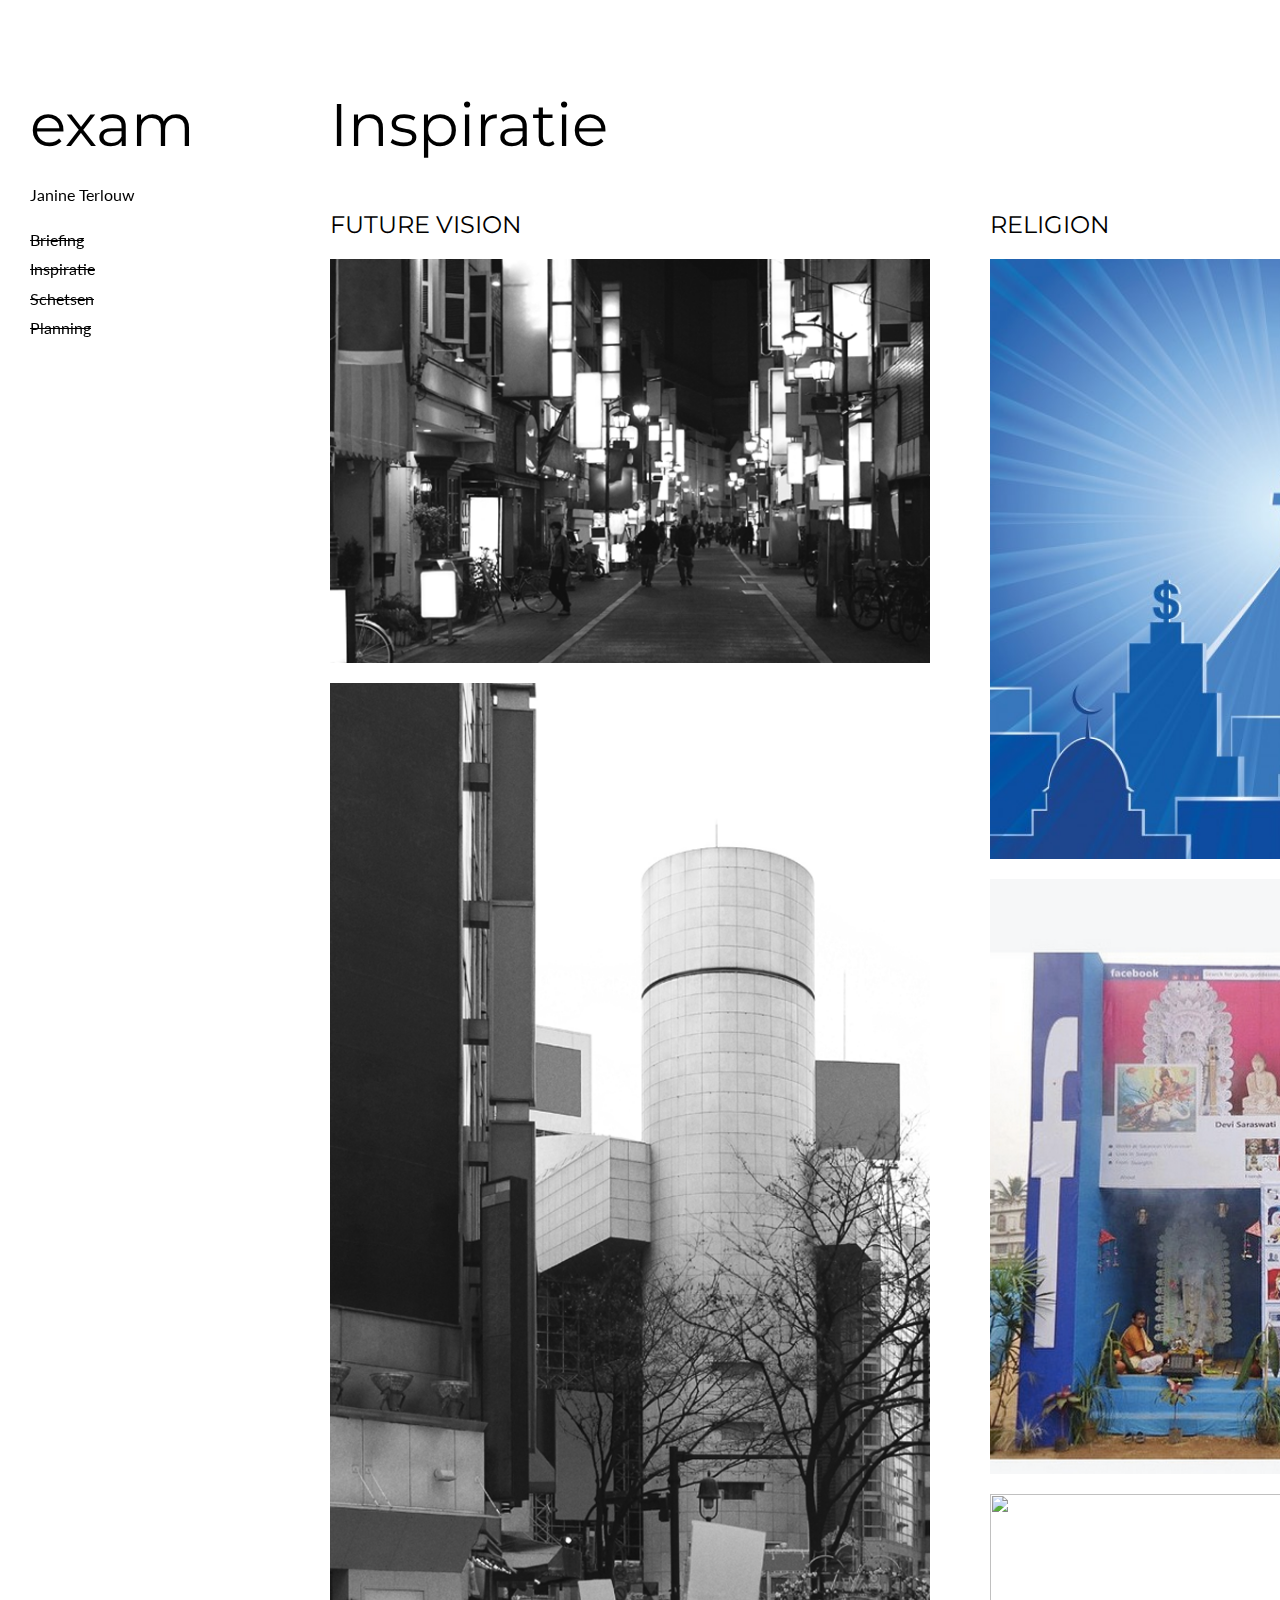
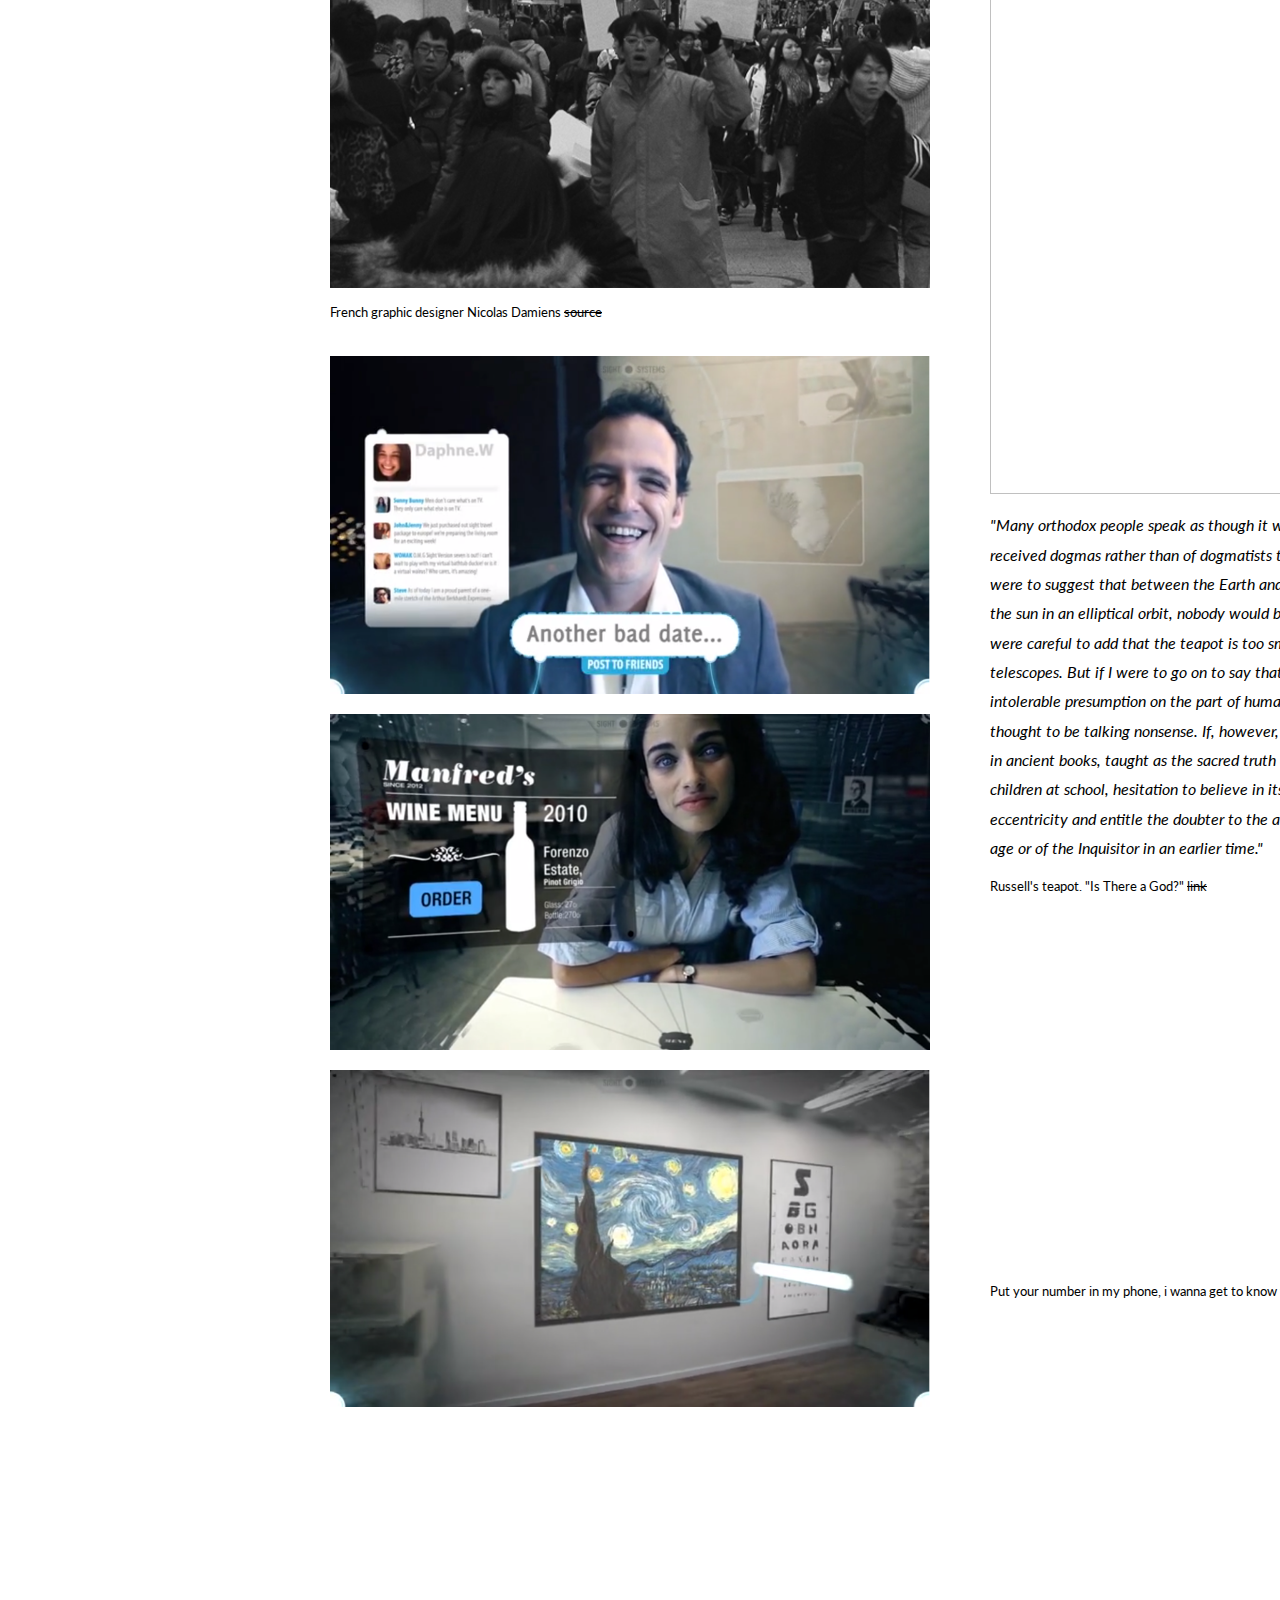
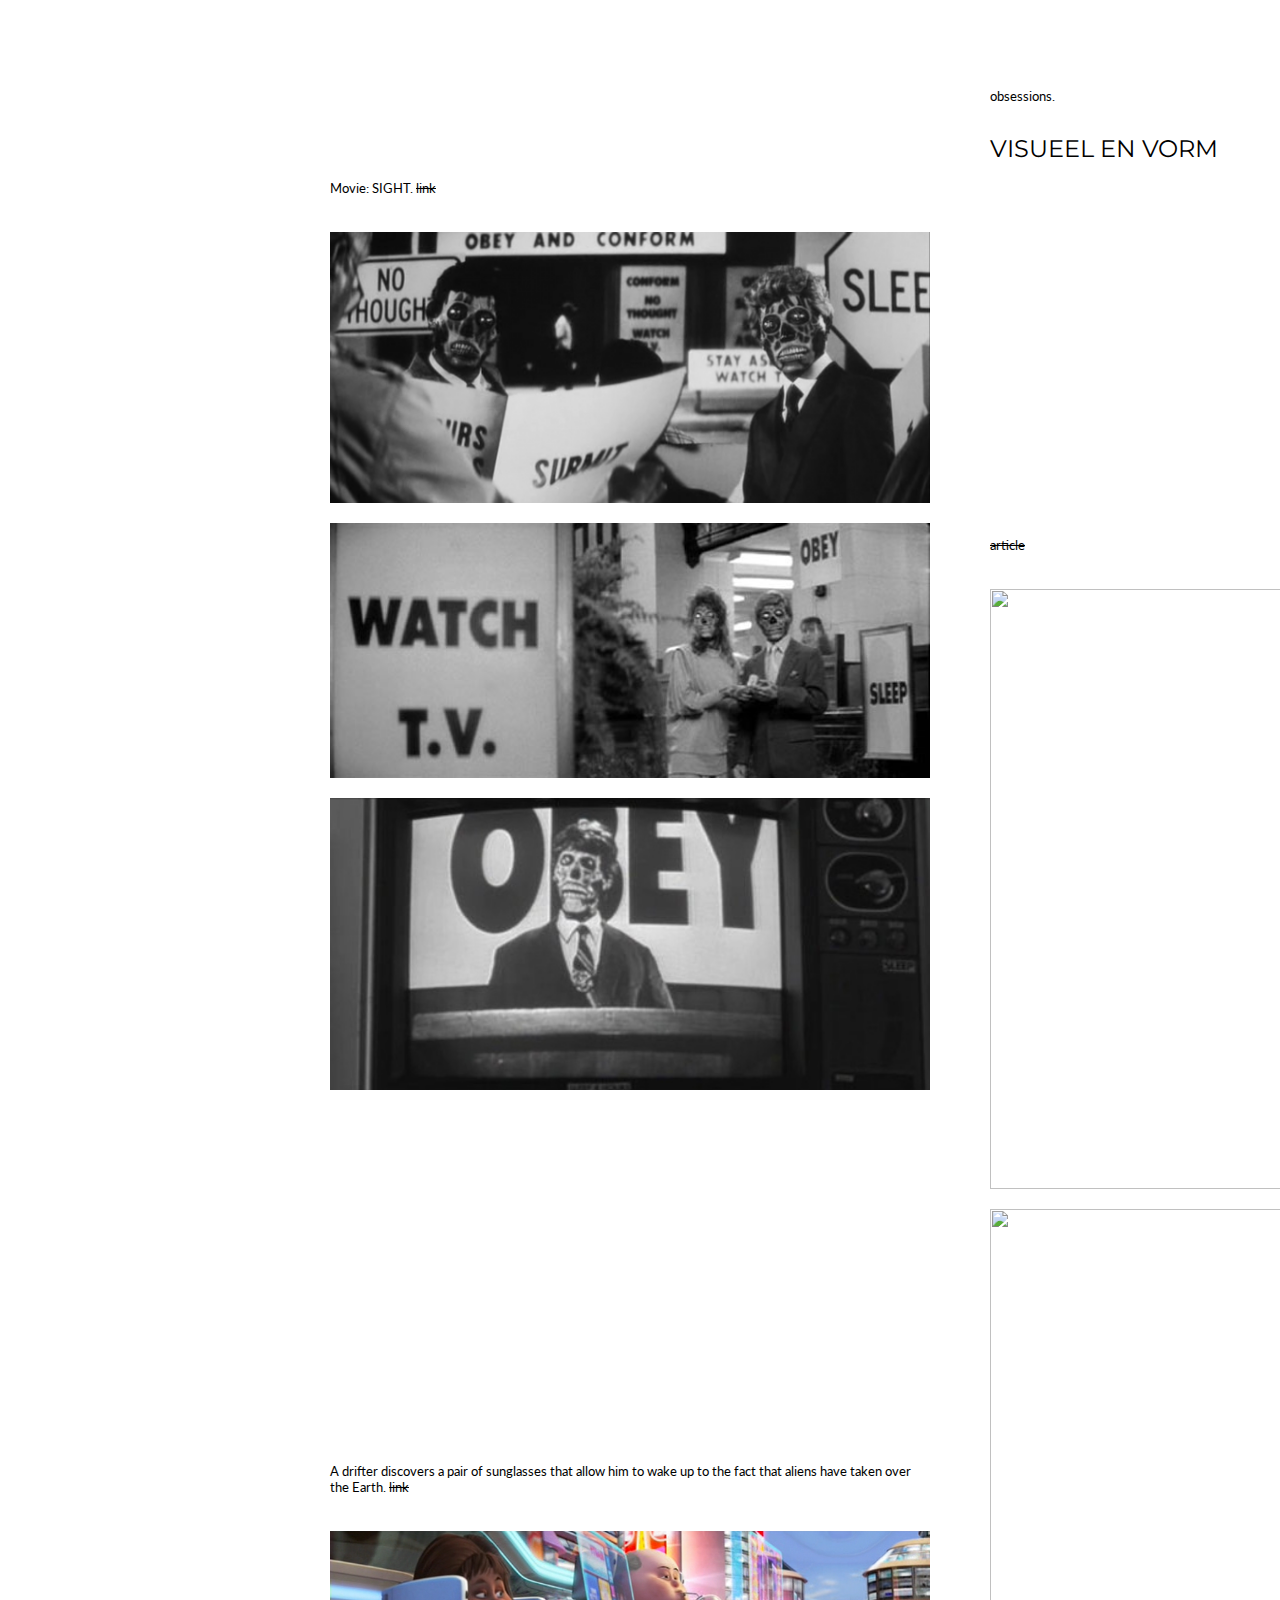
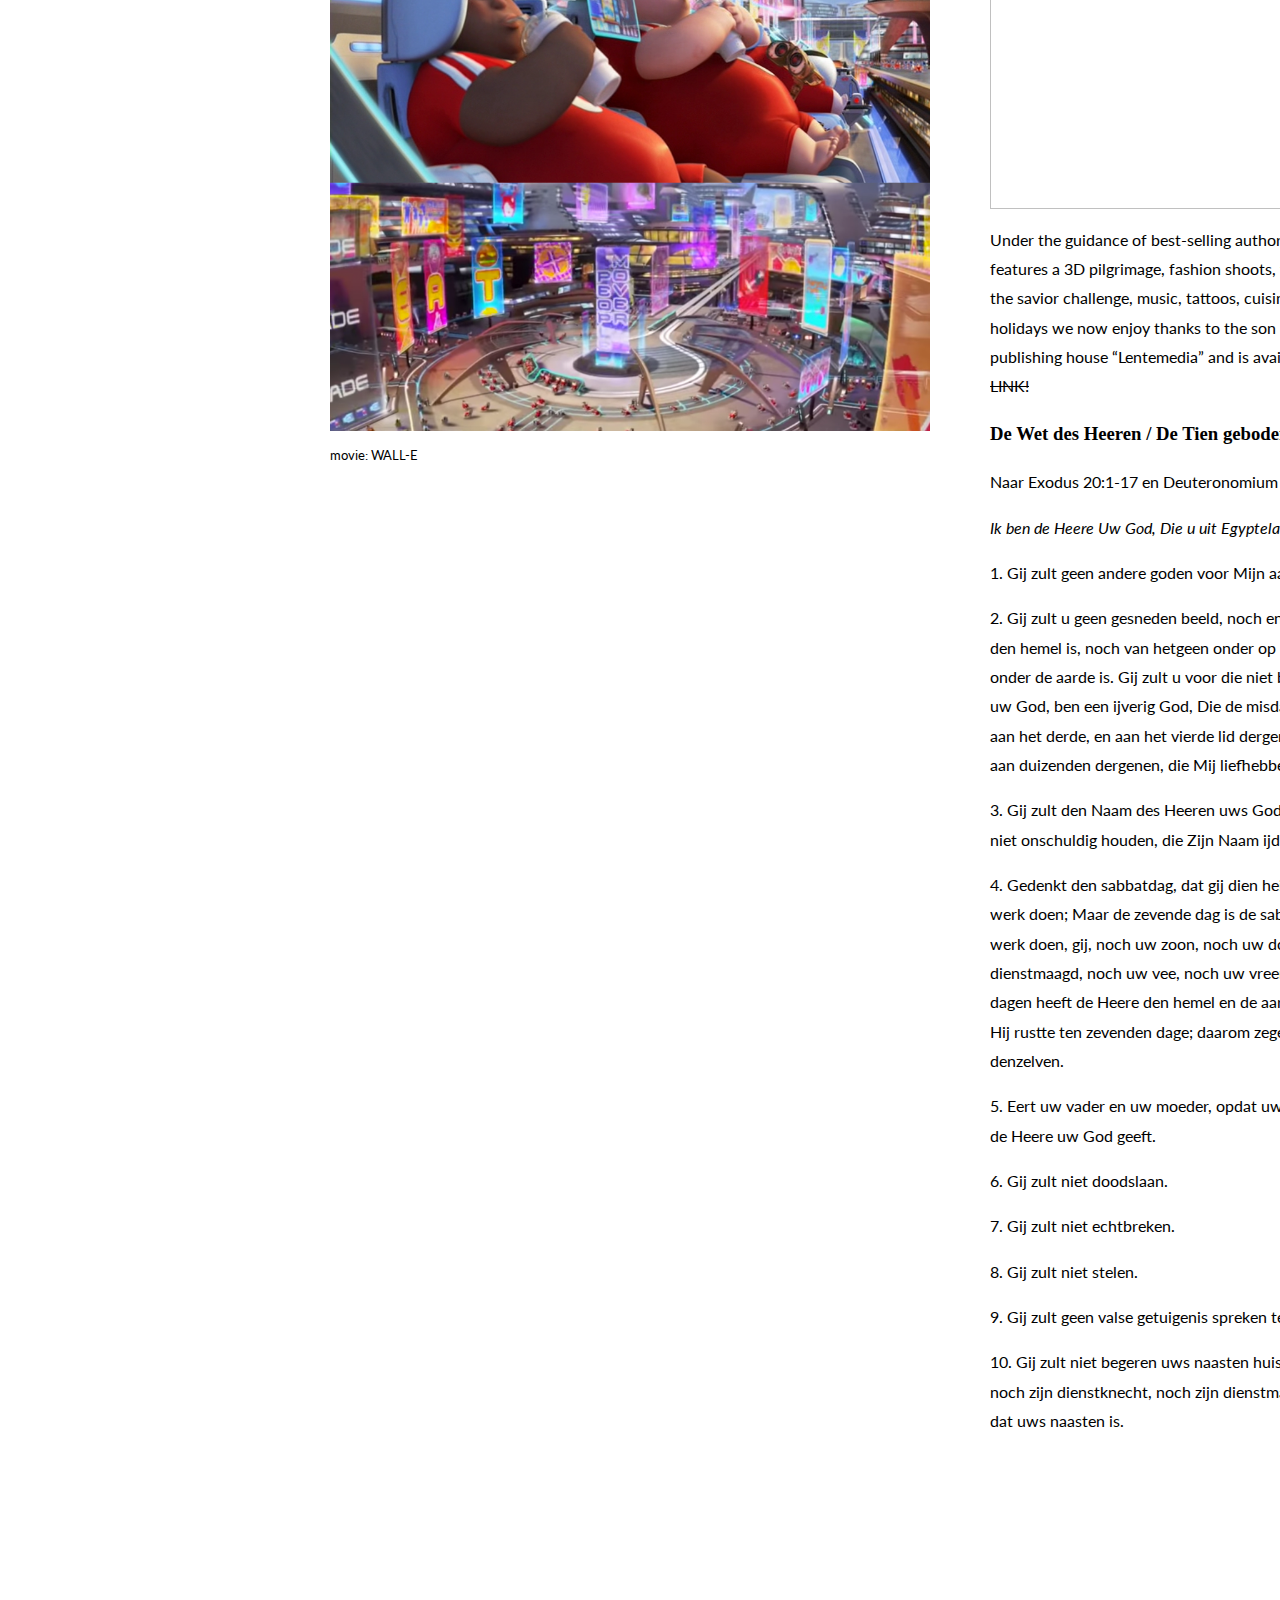
==== inspiratie.html @ 904ba577 "update" ====
<html>
  <head>
    <title>endexam Janine Terlouw</title>
    <meta charset="utf-8">
    <link href='http://fonts.googleapis.com/css?family=Montserrat:400,700' rel='stylesheet' type='text/css'>
    <link href='http://fonts.googleapis.com/css?family=Lato:100,300,400,700,900,100italic,300italic,400italic,700italic,900italic&subset=latin,latin-ext' rel='stylesheet' type='text/css'>
    <link rel="stylesheet" href="http://yui.yahooapis.com/pure/0.5.0/pure-min.css">
    <link rel="stylesheet" type="text/css" href="css/style.css" />

    <script src="http://code.jquery.com/jquery-1.8.3.min.js"></script>
    <script src="js/scrollto.js"></script>
  </head>
  <body>
    <menu>
      <h1>exam</h1>
      <p>Janine Terlouw</p>
      <p>
        <a href="index.html" rel="briefing">Briefing</a><br/>
        <a href="inspiratie.html" rel="inspiratie">Inspiratie</a><br/>
        <a href="schetsen.html" rel="schetsen">Schetsen</a><br/>
        <a href="planning.html" rel="planning">Planning</a><br/>
      </p>
    </menu>

    <div id="content">
    <h1>Inspiratie</h1>
      <div class='item' id="p-inspiratie">
          <h2>future vision</h2> 
          
          <img src="img/inspiratie/3.gif">
          <img src="img/inspiratie/7.gif">
          <p><sub>
            French graphic designer Nicolas Damiens 
            <a href="http://www.huffingtonpost.com/2015/02/13/nicolas-damiens_n_6653404.html">source</a>
          </sub></p>
          
          <img src="img/inspiratie/sight1.png">
          <img src="img/inspiratie/sight2.png">
          <img src="img/inspiratie/sight3.png">
          <iframe src="//player.vimeo.com/video/46304267" width="600" height="337" frameborder="0" webkitallowfullscreen mozallowfullscreen allowfullscreen></iframe> 
          <p><sub>
            Movie: SIGHT. 
            <a href="https://vimeo.com/46304267">link</a>
          </sub></p> 

          <img src="img/inspiratie/theylive1.png">
          <img src="img/inspiratie/theylive2.jpg">
          <img src="img/inspiratie/theylive3.jpg">
          <iframe src="//player.vimeo.com/video/76691072" width="600" height="337" frameborder="0" webkitallowfullscreen mozallowfullscreen allowfullscreen></iframe> 
          <p><sub>
            A drifter discovers a pair of sunglasses that allow him to wake up to the fact that aliens have taken over the Earth.
            <a href="https://vimeo.com/76691072">link</a>
          </sub></p>


          <img src="img/inspiratie/wall-e.png">
          <p><sub>
            movie: WALL-E
          </sub></p> 
      </div>
      
      <div class='item' id="p-inspiratie">
          <h2>Religion</h2> 

          <img src="img/inspiratie/facebookstock.jpg">
          <img src="img/inspiratie/facebooktemple.png">

          <img src="https://upload.wikimedia.org/wikipedia/commons/thumb/7/76/FSM_Logo.svg/300px-FSM_Logo.svg.png">
          <p><i>"Many orthodox people speak as though it were the business of sceptics to disprove received dogmas rather than of dogmatists to prove them. This is, of course, a mistake. If I were to suggest that between the Earth and Mars there is a china teapot revolving about the sun in an elliptical orbit, nobody would be able to disprove my assertion provided I were careful to add that the teapot is too small to be revealed even by our most powerful telescopes. But if I were to go on to say that, since my assertion cannot be disproved, it is intolerable presumption on the part of human reason to doubt it, I should rightly be thought to be talking nonsense. If, however, the existence of such a teapot were affirmed in ancient books, taught as the sacred truth every Sunday, and instilled into the minds of children at school, hesitation to believe in its existence would become a mark of eccentricity and entitle the doubter to the attentions of the psychiatrist in an enlightened age or of the Inquisitor in an earlier time."</i></p>
          <p><sub>
            Russell's teapot. "Is There a God?"             
          <a href="https://en.wikipedia.org/wiki/Russell%27s_teapot">link</a>
          </sub></p>

          <iframe width="600" height="337" src="https://www.youtube.com/embed/ay3RO0MgwmM?rel=0&amp;showinfo=0" frameborder="0" allowfullscreen></iframe>
          <p><sub>
            Put your number in my phone, i wanna get to know you more.
          </sub></p>

          <iframe width="600" height="337" src="https://www.youtube.com/embed/CwhOjyTXMyo" frameborder="0" allowfullscreen></iframe>
          <p><sub>obsessions.</sub></p>

          <h2>Visueel en vorm</h2>
          <iframe src="//player.vimeo.com/video/118919656" width="600" height="337" frameborder="0" webkitallowfullscreen mozallowfullscreen allowfullscreen></iframe>
          <p><sub>            
          <a href="http://motionographer.com/2015/02/10/superteam-proves-power-of-collaboration-in-title-sequence-for-fitc-tokyo/">article</a>
          </sub></p>

          <img src="http://www.kesselskramer.com/system/files/022015/54d4a2c3e60d812a7f0060c5/fancybox/Spread_2_Jezus_Februari_2015.jpg?1423221795"></img>
          <img src="http://www.kesselskramer.com/system/files/022015/54d4a2d9e60d812a7f0060c6/fancybox/Spread_3_Jezus_Februari_2015.jpg?1423221795"></img>
          <p></sub>
            Under the guidance of best-selling author and editor Arthur Japin, this magazine features a 3D pilgrimage, fashion shoots, timeless wisdom and smart analysis, a spot the savior challenge, music, tattoos, cuisine from the year zero and a guide to holidays we now enjoy thanks to the son of God. Jezus is co-produced with publishing house “Lentemedia” and is available in stores across the Netherlands.
            <a href="http://www.kesselskramer.com/communication/projects/jezus">LINK!</a>
          </sub></p>

          <h3>De Wet des Heeren / De Tien geboden</h3>

<p>Naar Exodus 20:1-17 en Deuteronomium 5:6-21</p>

<p><i>Ik ben de Heere Uw God, Die u uit Egypteland, uit het diensthuis, uitgeleid heb.</i></p>
<p>1. Gij zult geen andere goden voor Mijn aangezicht hebben.</p>
<p>2. Gij zult u geen gesneden beeld, noch enige gelijkenis maken, van hetgeen boven in den hemel is, noch van hetgeen onder op de aarde is, noch van hetgeen in de wateren onder de aarde is. Gij zult u voor die niet buigen, noch hen dienen; want Ik, de Heere uw God, ben een ijverig God, Die de misdaad der vaderen bezoek aan de kinderen, aan het derde, en aan het vierde lid dergenen, die Mij haten; En doe barmhartigheid aan duizenden dergenen, die Mij liefhebben, en Mijn geboden onderhouden.</p>
<p>3. Gij zult den Naam des Heeren uws Gods niet ijdellijk gebruiken; want de Heere zal niet onschuldig houden, die Zijn Naam ijdellijk gebruikt.</p>
<p>4. Gedenkt den sabbatdag, dat gij dien heiligt. Zes dagen zult gij arbeiden en al uw werk doen; Maar de zevende dag is de sabbat des Heeren uws Gods; dan zult gij geen werk doen, gij, noch uw zoon, noch uw dochter, noch uw dienstknecht, noch uw dienstmaagd, noch uw vee, noch uw vreemdeling, die in uw poorten is; Want in zes dagen heeft de Heere den hemel en de aarde gemaakt, de zee en al wat daarin is, en Hij rustte ten zevenden dage; daarom zegende de Heere den sabbatdag, en heiligde denzelven.</p>
<p>5. Eert uw vader en uw moeder, opdat uw dagen verlengd worden in het land, dat u de Heere uw God geeft.</p>
<p>6. Gij zult niet doodslaan.</p>
<p>7. Gij zult niet echtbreken.</p>
<p>8. Gij zult niet stelen.</p>
<p>9. Gij zult geen valse getuigenis spreken tegen uw naaste.</p>
<p>10. Gij zult niet begeren uws naasten huis; gij zult niet begeren uws naasten vrouw, noch zijn dienstknecht, noch zijn dienstmaagd, noch zijn os, noch zijn ezel, noch iets, dat uws naasten is.</p>
      </div>
      
      <div class='item' id="p-inspiratie">
          <h2>TEKSTS</h2>
          <p>READING: HELLO WORLD</p>
          
          <p>other maybe usefull links</p>
          <p><a href="http://www.ascentofhumanity.com/chapter2-10.php">Religion and Ritual</a></p>
          <p><a href="http://www.allaboutgod.com/dutch/christelijk-gebed.htm">gebed</a></p>
      </div>
      
      <div class='item' id="p-inspiratie">
          <h2>religie beeld research</h2>
          <img src="http://www.refdag.nl/polopoly_fs/israel_0167_henk_1_1_537886!image/1112802395.jpg"></img>
          <img src="http://factsanddetails.com/media/2/20090801-Association%20for%20the%20Promotion%20of%20Traditional%20Crafts%20Industries%20in%20Japan%20Buddhist%20altar%20p0906-302%20Mikawa%20p0907-302.jpg"></img>
          <img src="https://defensiofidei.files.wordpress.com/2011/12/apologetiek-altaar-met-engelen.jpg"></img>
          <img src="http://www.schilderijen.nu/schilderij/Pieter-Coecke-Van-Aelst-Drieluik-i5864.jpg"></img>
          <img src="http://upload.wikimedia.org/wikipedia/commons/2/25/Maerten_de_Vos_(1531of32-1603)_-_Drieluik_met_kruisiging,_geboorte_en_verrijzenis_van_Christus_-_D%C3%BCsseldorf_Museum_Kunstpalast_15-08-2012_14-56-25.jpg"></img>
          <img src="http://www.drieluikalkmaar.nl/gfx_content/drieluikafbeeldingen/drieluikmaarten.jpg"></img>
          <img src="http://www.refdag.nl/oud/foto/010209klfo01.jpg"></img>
          <img src="http://namoamitabha.ws/resources/Buddha18.jpg"></img>
          <img src="http://1p6ep31f32pvjrml246jyq31.wpengine.netdna-cdn.com/wp-content/uploads/2011/03/Top-10-places-to-visit-in-India-img-09.jpg"></img>
          <img src="http://www.nature.com/polopoly_fs/7.8535.1358938254!/image/138066411.jpg_gen/derivatives/landscape_630/138066411.jpg"></img>
          <img src="http://images.morris.com/images/athens/mdControlled/cms/2010/08/19/697534479.jpg"></img>
          <img src="https://icecreamforzombies.files.wordpress.com/2013/03/323316-pagan_sanctuary_place_religious_rituals.jpg"></img>
          <img src="http://www.ulc.org/wp-content/uploads/2011/07/ULCcommunion.jpg"></img>


      </div>
      

<!--       <div class='item' id="p-briefing">
        <h1>Briefing<h1>
      </div>
 -->
    </div>

  </body>


</html>
---- css/style.css ----
*{
  box-sizing: border-box;
}

body {
  background-color: #fff;
  margin: 0;
  padding: 0;

  font-family: times, serif;
  font-size: 12pt;
  line-height: 22pt;
  color: #000;
}

menu{
  top:0;
  margin: 0;
  padding: 30px;
  position: fixed;
  width: 300px;
}

#content {
  margin-left: 300px;
  padding: 30px;
  width: 5000px;
}

.item {
  margin-right: 60px;
  float: left;
  width: 600px;
}



img {
  margin-top: 20px;
  width: 600px;
}

iframe {
  margin-top: 20px;
}

/*-------*/
/* tekst */
/*-------*/


h1 {
  font-family: "Montserrat", arial;
  font-weight: 400;
  margin-top: 80px;
  font-size: 60px;
}

h2 {
  font-family: "Montserrat", arial;
  font-weight: 400;
  font-size: 24 px;
  margin-top: 30px;
  margin-bottom: 0px;
  text-transform: uppercase;
}

p {
  font-family: "lato", arial;
  font-size: 16px;
}

a {
  text-decoration: line-through;
  color: #000;
}

sub {
  line-height: 16px;
}

ul {
  font-family: "lato", arial;
  font-size: 16px;
}
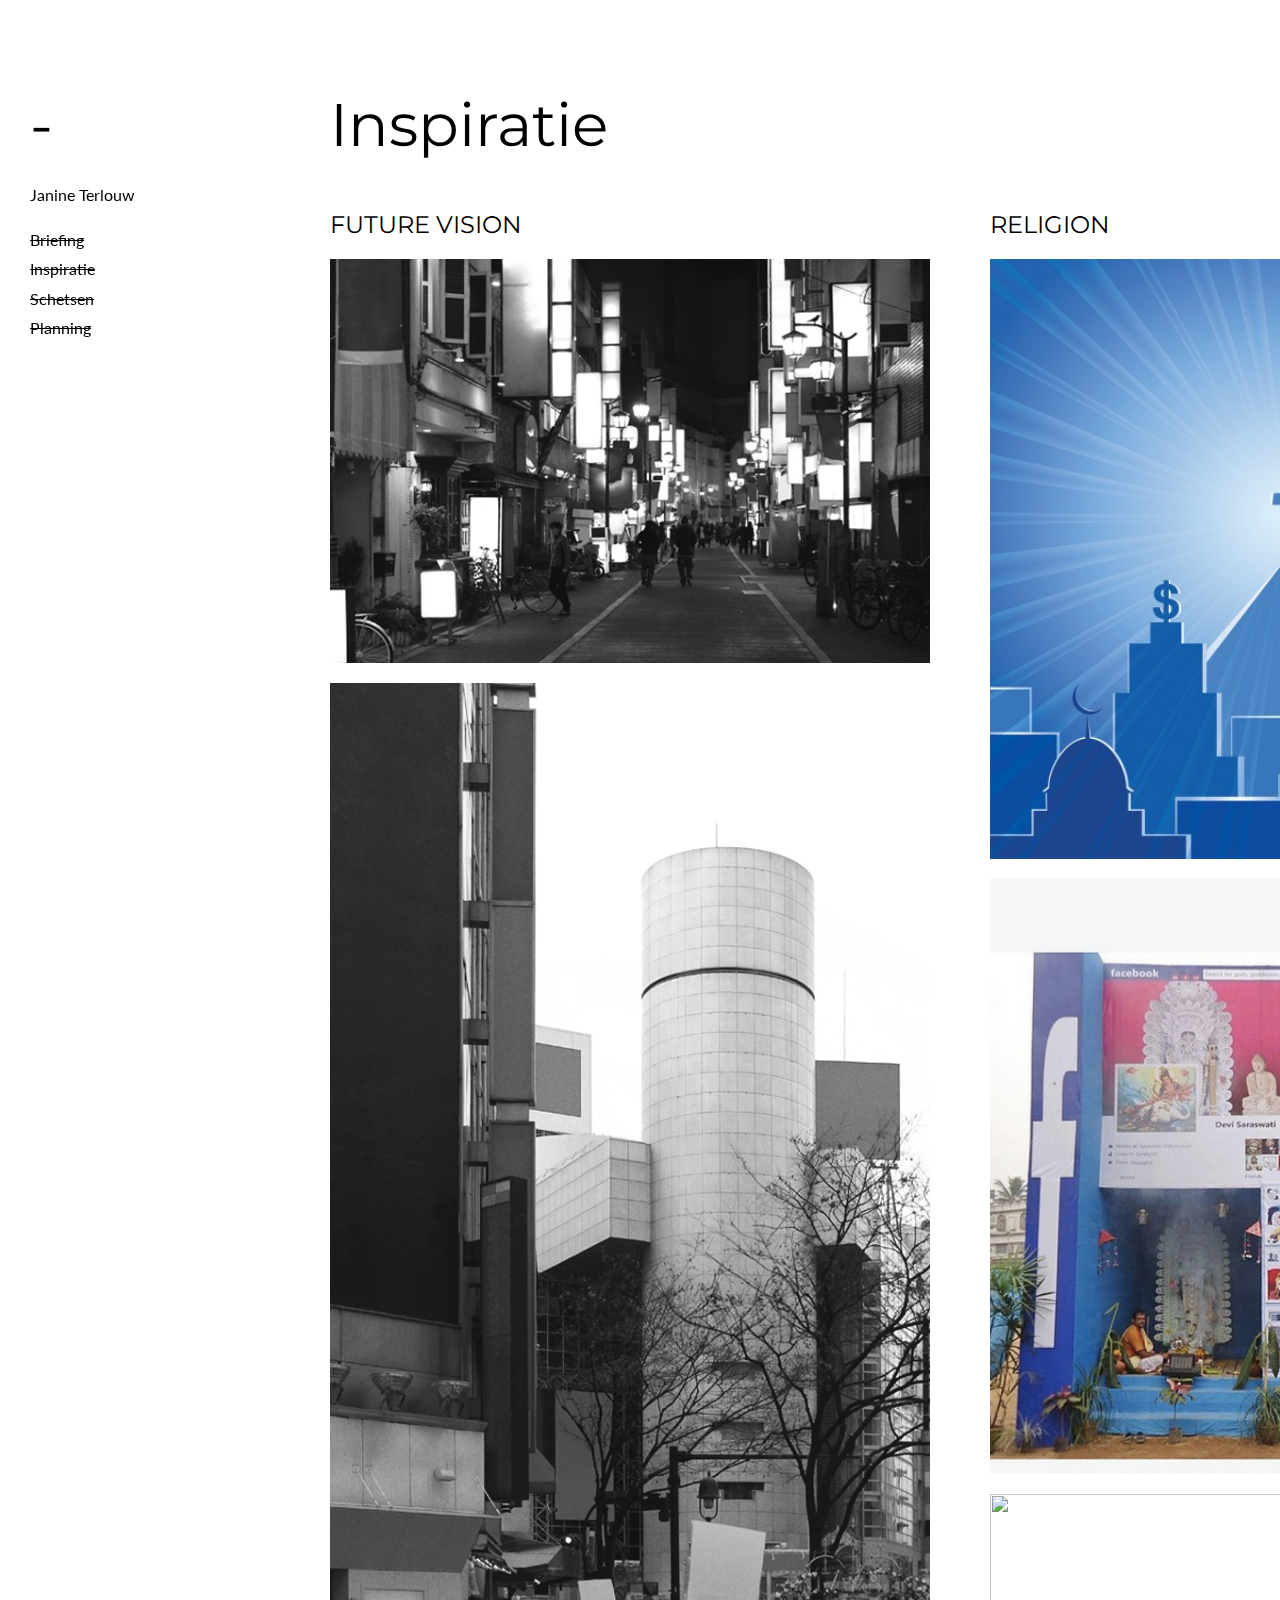
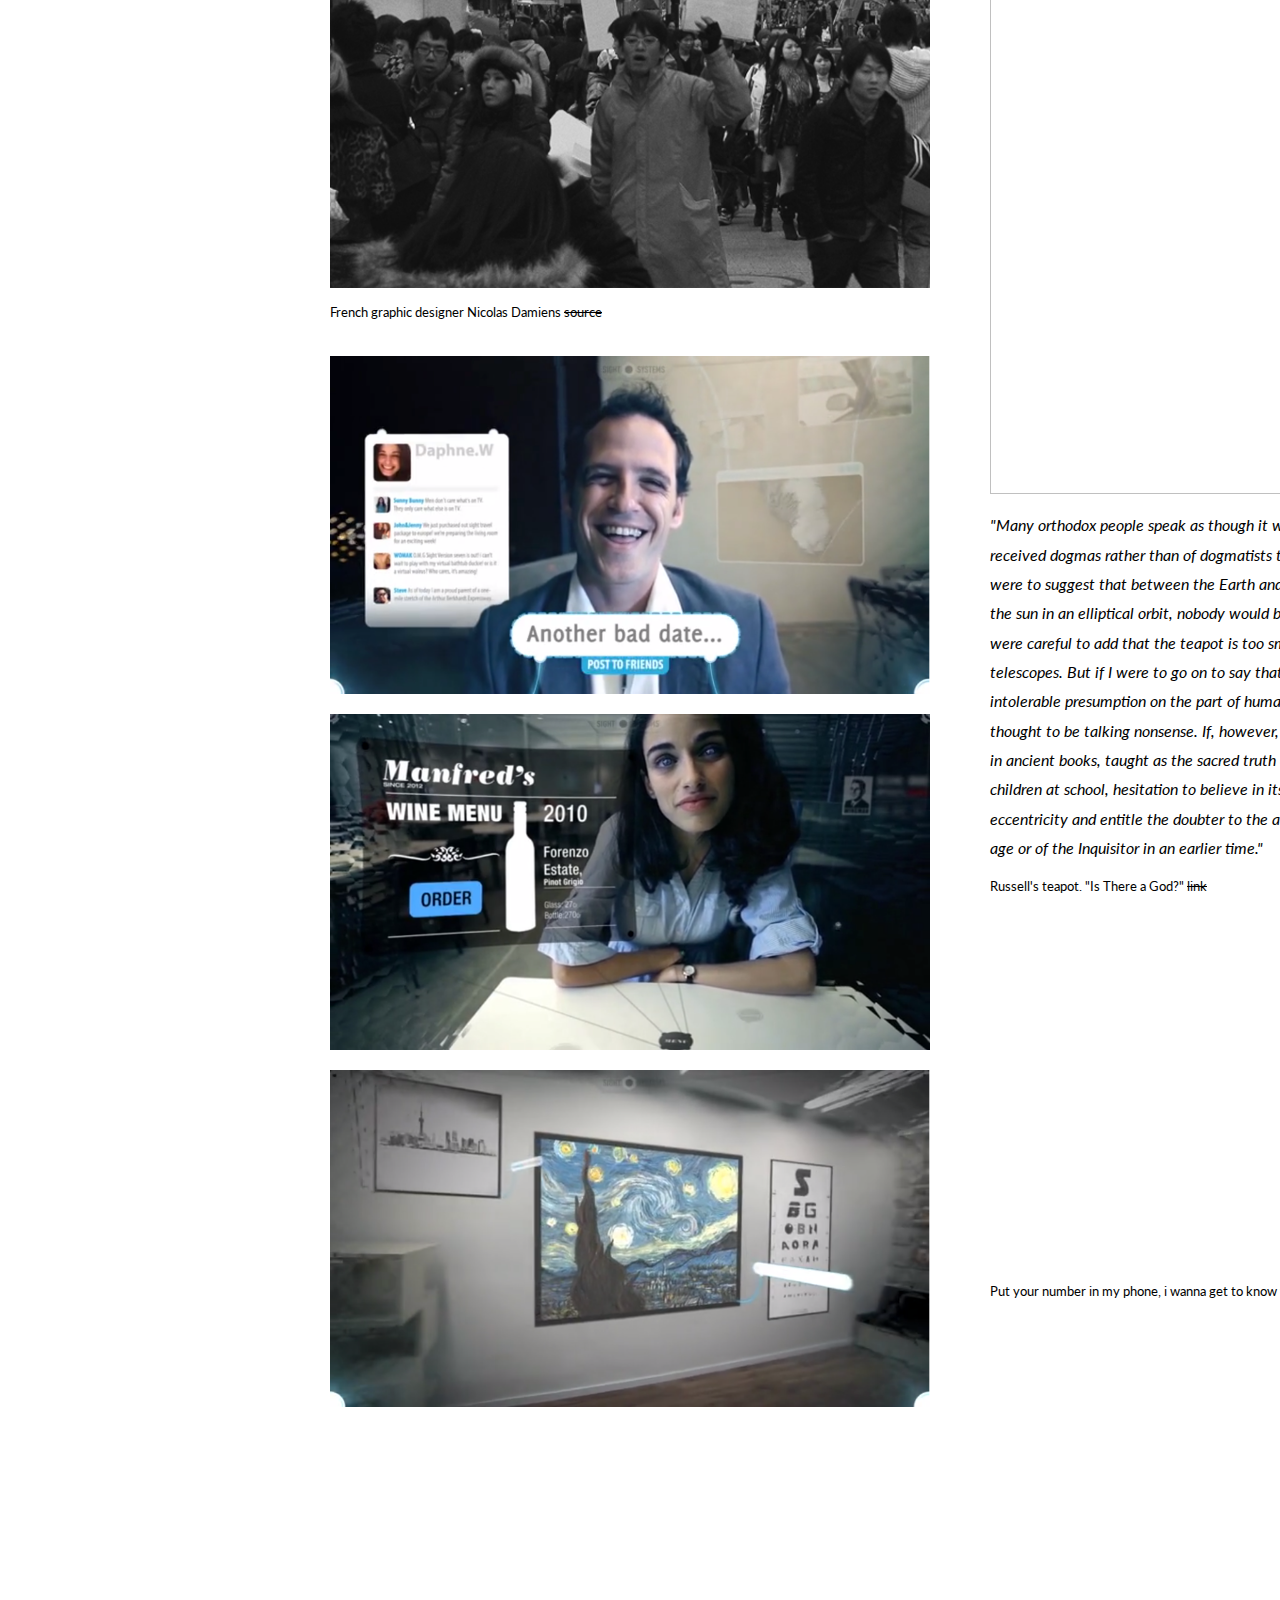
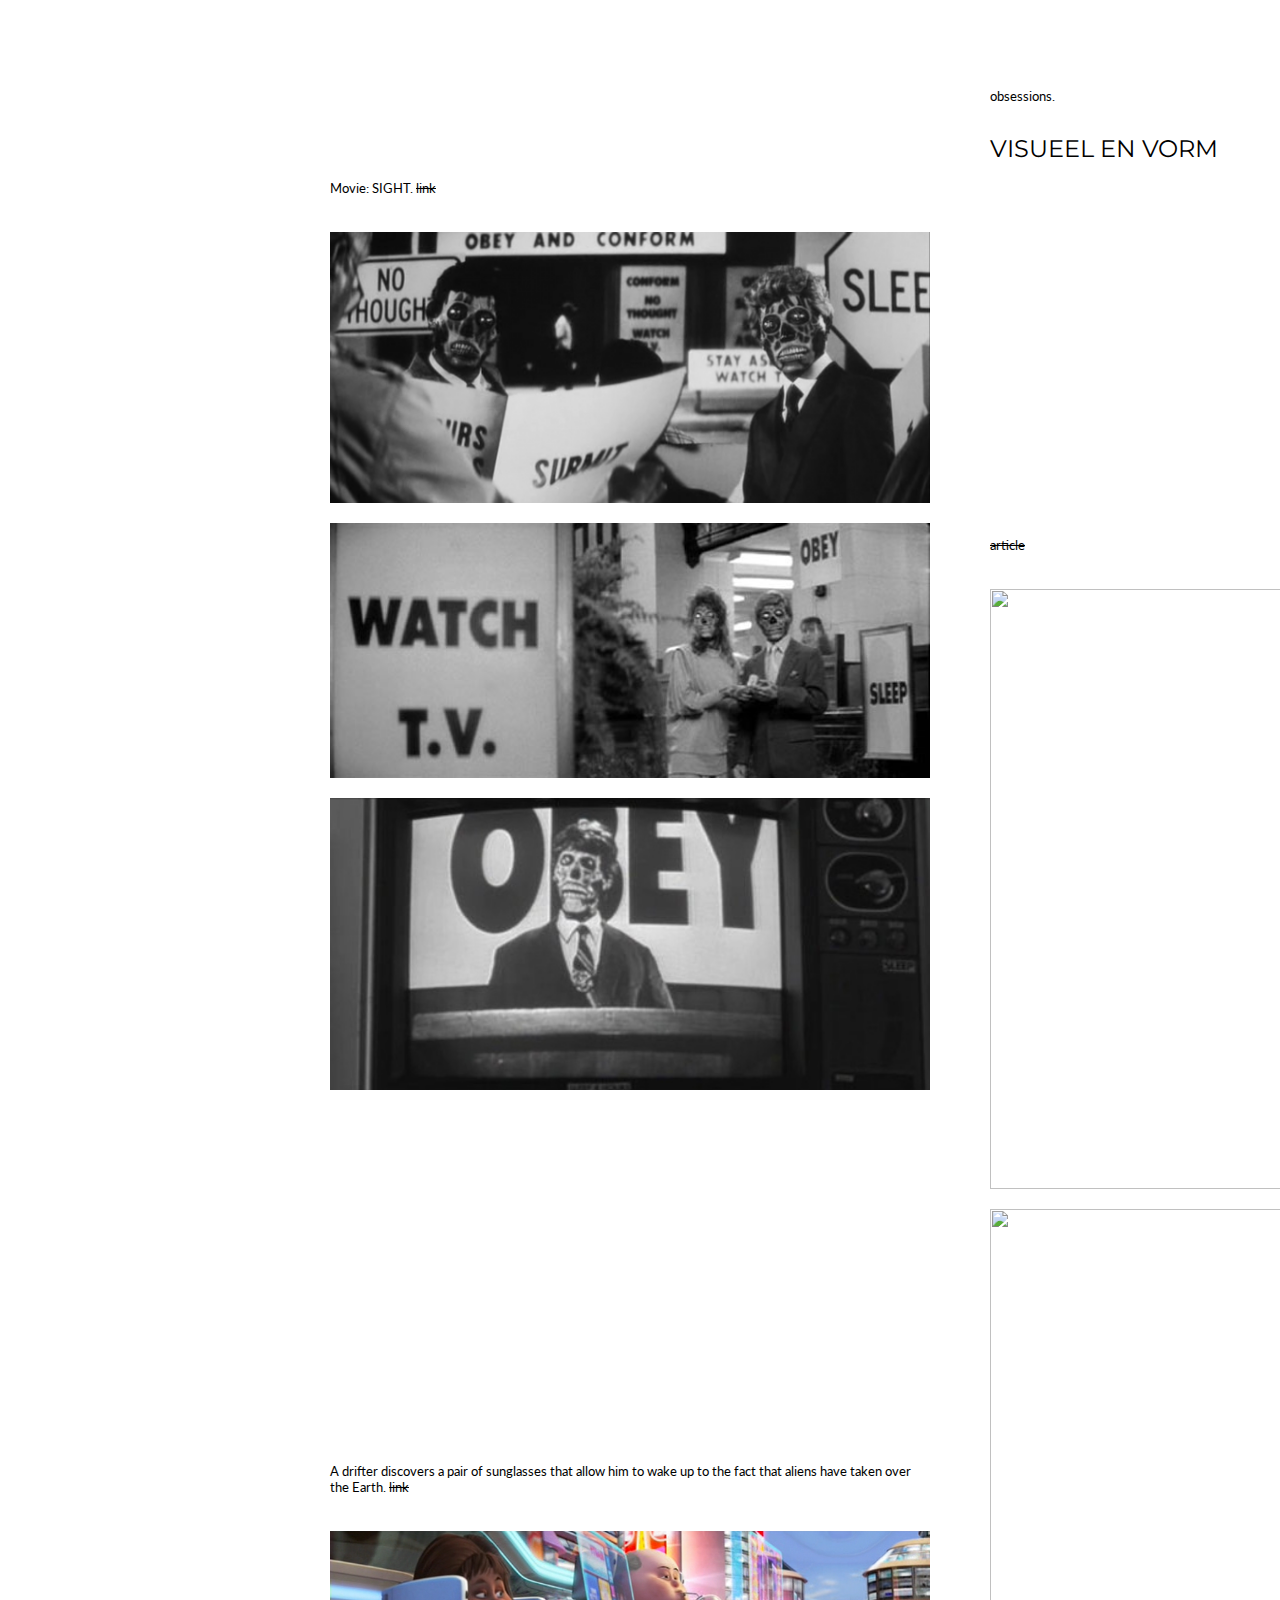
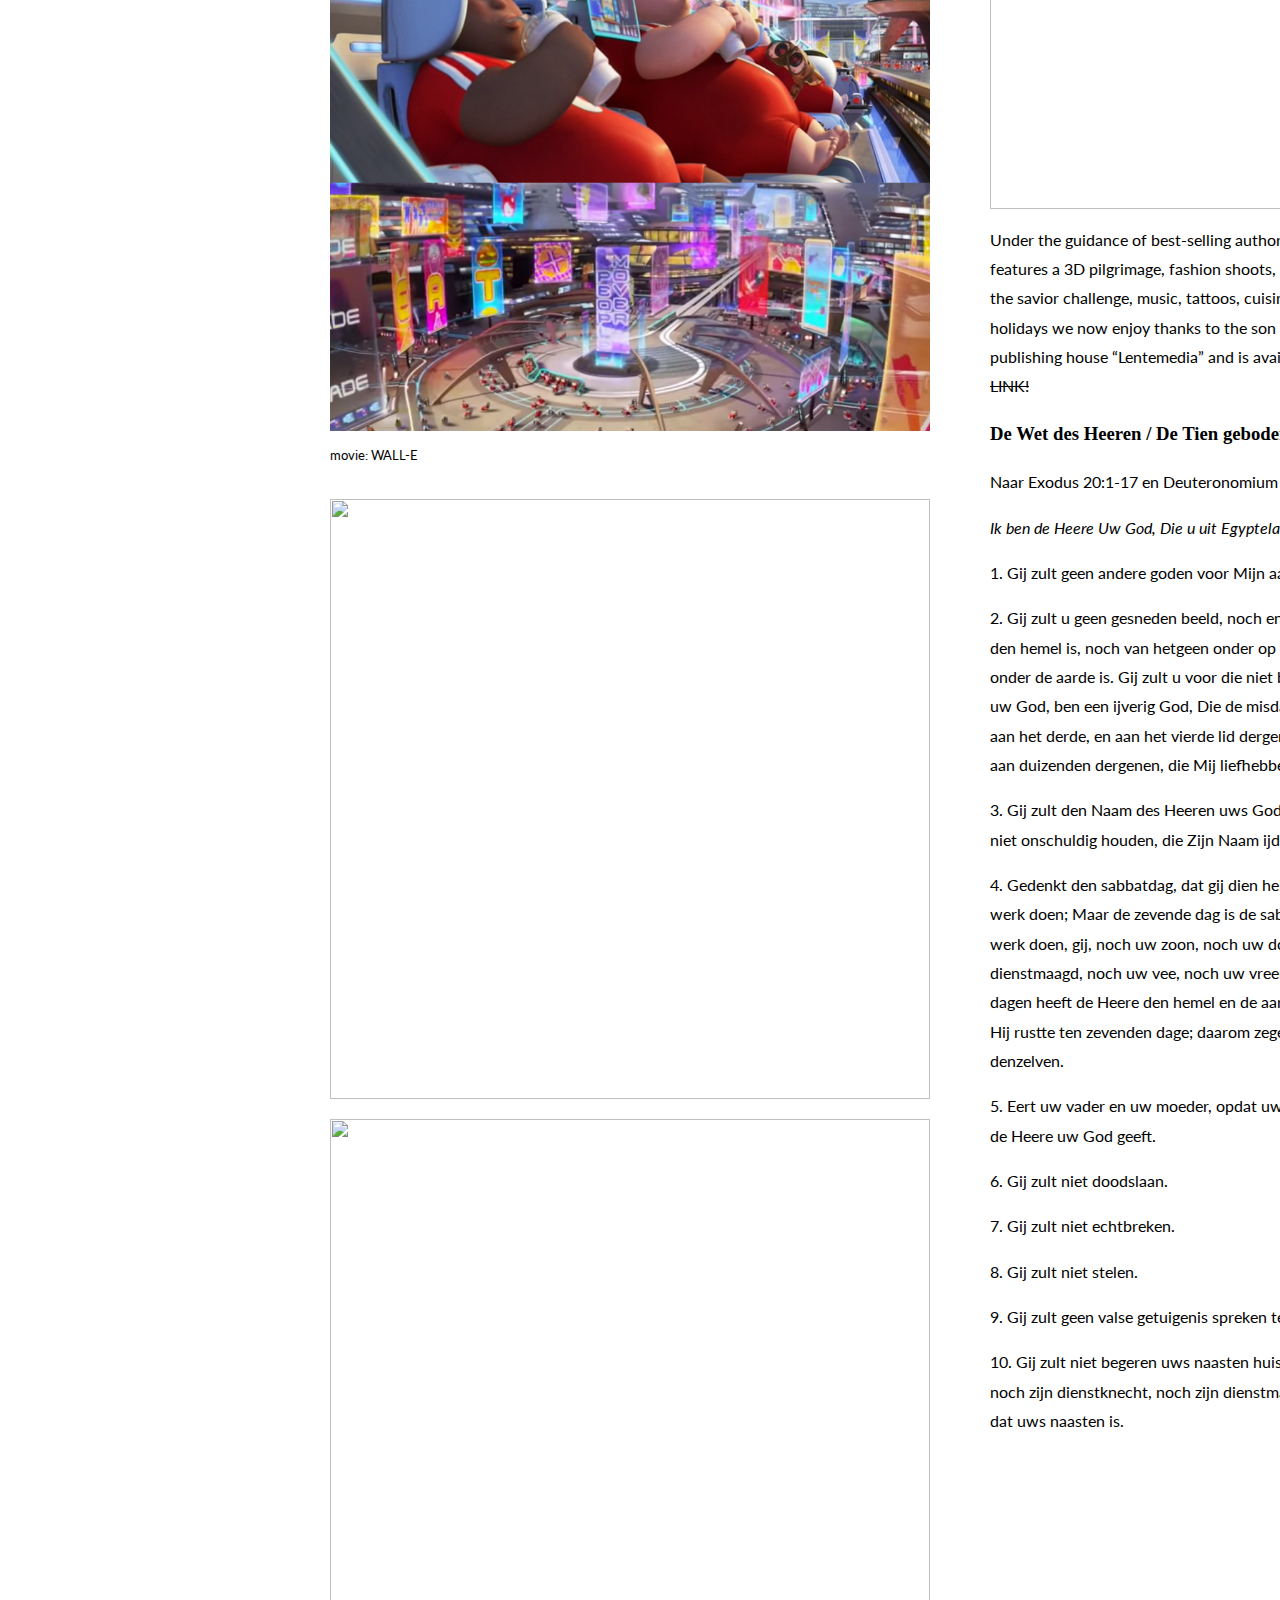
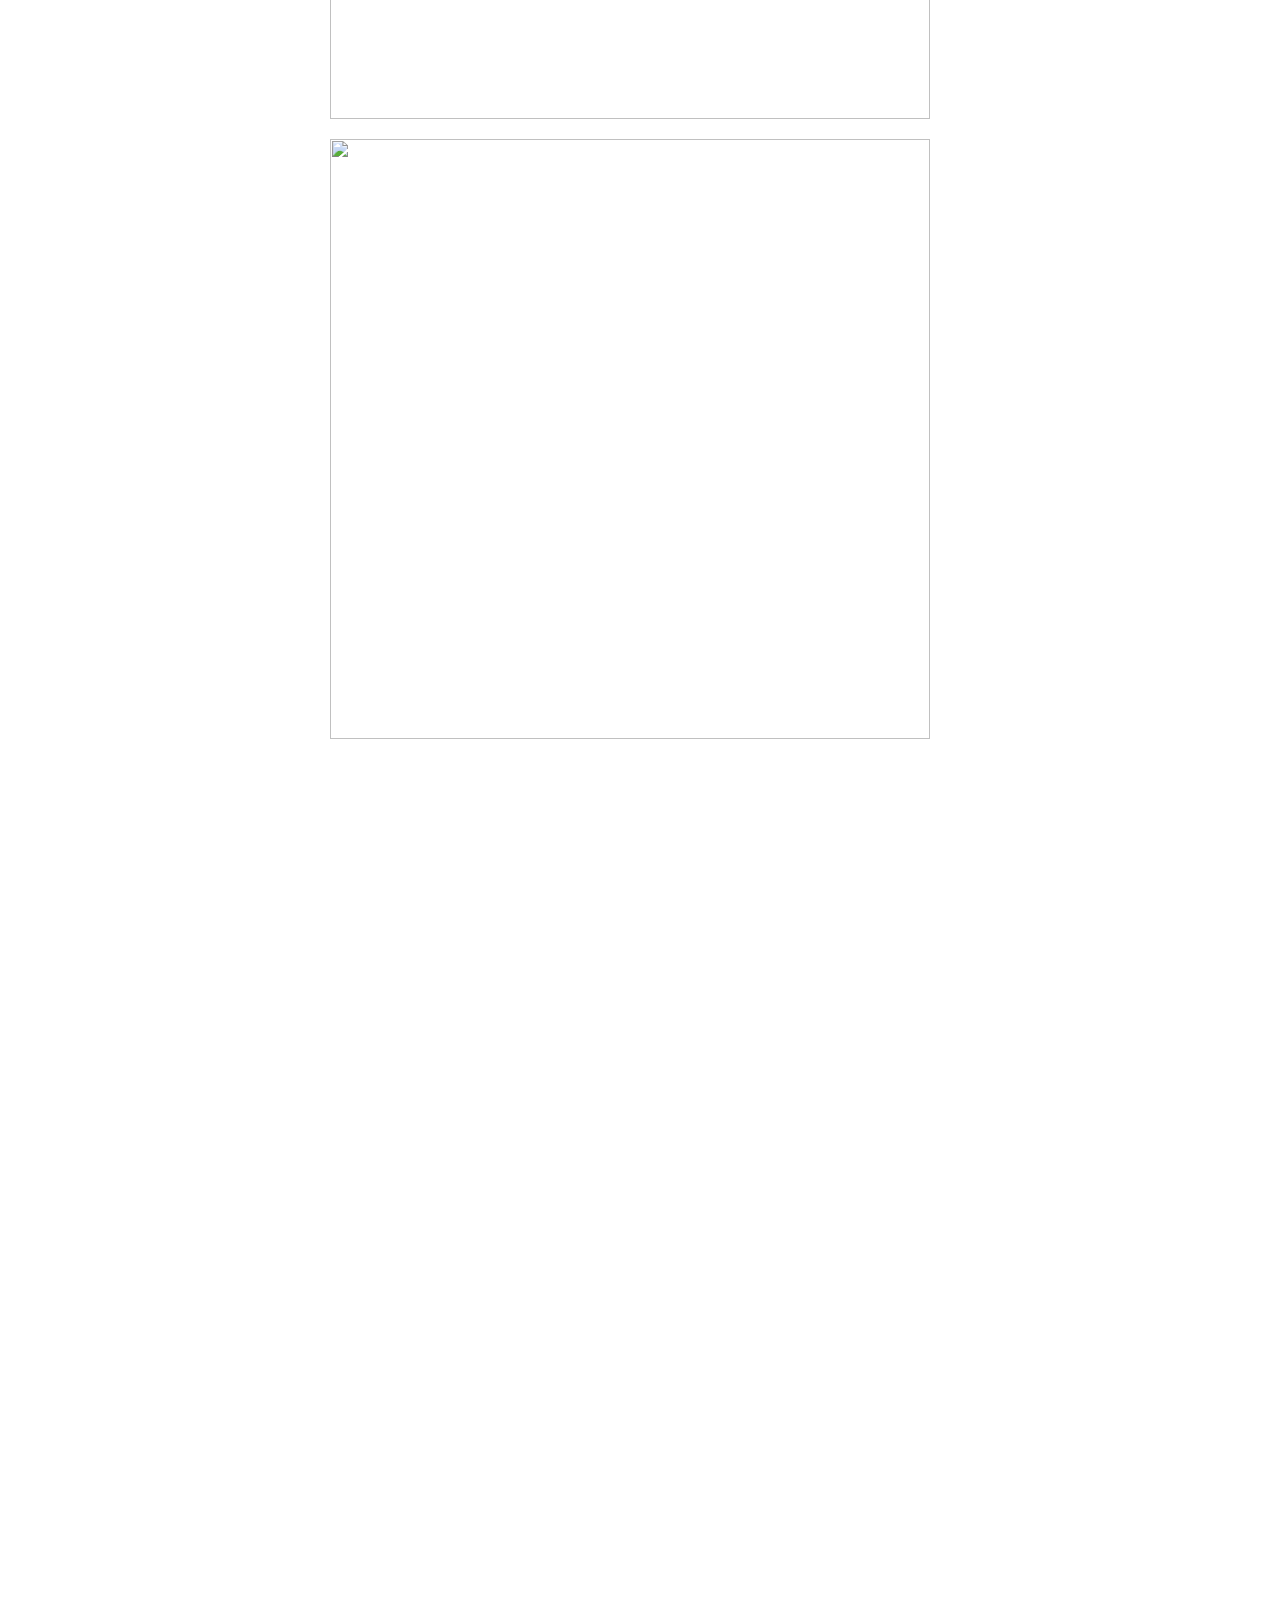
==== commit 96d1a326: "commit schetsen" ====
--- a/inspiratie.html
+++ b/inspiratie.html
@@ -12,7 +12,7 @@
   </head>
   <body>
     <menu>
-      <h1>exam</h1>
+      <h1>-</h1>
       <p>Janine Terlouw</p>
       <p>
         <a href="index.html" rel="briefing">Briefing</a><br/>
@@ -57,6 +57,11 @@
           <p><sub>
             movie: WALL-E
           </sub></p> 
+
+          <img src="http://kesselskramer.com/system/files/102014/54466221e60d816855000d66/fancybox/140818.jpg?1413901234">
+          <img src="http://kesselskramer.com/system/files/102014/54466227e60d816855000d67/fancybox/1408182.jpg?1413898893">
+          <img src="http://kesselskramer.com/system/files/102014/54466242e60d816855000d68/fancybox/1408186.jpg?1413898904">
+
       </div>
       
       <div class='item' id="p-inspiratie">
